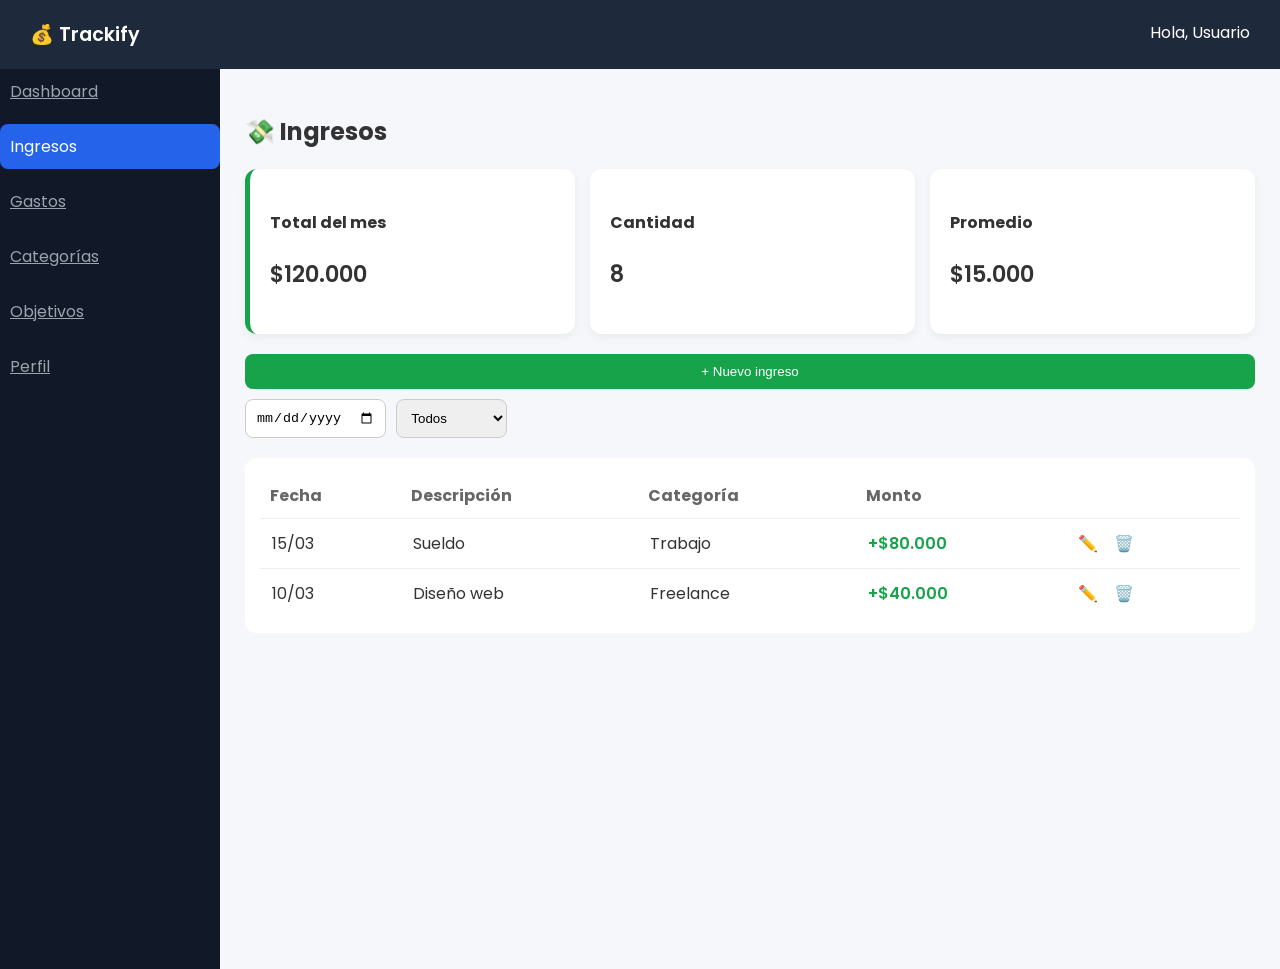
==== ingresos.html @ ae57f2b8 "Primer commit" ====
<!DOCTYPE html>
<html lang="es">
<head>
<meta charset="UTF-8">
<meta name="viewport" content="width=device-width, initial-scale=1.0">
<!-- Google Fonts -->
<link href="https://fonts.googleapis.com/css2?family=Poppins:wght@300;400;600&display=swap" rel="stylesheet">
<title>Ingresos - Trackify</title>

<link rel="stylesheet" href="styles.css">
</head>

<body>

<header class="navbar">
    <div class="logo">💰 Trackify</div>
    <div class="user">Hola, Usuario</div>
</header>

<div class="layout">

<!-- SIDEBAR -->
<aside class="sidebar">
    <nav>
        <a href="index.html">Dashboard</a>
        <a class="active">Ingresos</a>
        <a href="gastos.html">Gastos</a>
        <a href="categorias.html">Categorías</a>
        <a href="objetivos.html">Objetivos</a>
        <a href="perfil.html">Perfil</a>
    </nav>
</aside>

<!-- CONTENIDO -->
<main class="content">

<h2>💸 Ingresos</h2>

<!-- RESUMEN -->
<section class="cards">
    <div class="card ingreso-card">
        <h4>Total del mes</h4>
        <p>$120.000</p>
    </div>
    <div class="card">
        <h4>Cantidad</h4>
        <p>8</p>
    </div>
    <div class="card">
        <h4>Promedio</h4>
        <p>$15.000</p>
    </div>
</section>

<!-- ACCIONES -->
<div class="acciones">
    <button class="btn ingreso">+ Nuevo ingreso</button>
</div>

<!-- FILTROS -->
<section class="filtros">
    <input type="date">
    <select>
        <option>Todos</option>
        <option>Sueldo</option>
        <option>Freelance</option>
        <option>Inversiones</option>
    </select>
</section>

<!-- TABLA -->
<section class="tabla-box">
    <table class="tabla">
        <thead>
            <tr>
                <th>Fecha</th>
                <th>Descripción</th>
                <th>Categoría</th>
                <th>Monto</th>
                <th></th>
            </tr>
        </thead>

        <tbody id="tablaIngresos">
            <tr>
                <td>15/03</td>
                <td>Sueldo</td>
                <td>Trabajo</td>
                <td class="positivo">+$80.000</td>
                <td>
                    <button class="edit">✏️</button>
                    <button class="delete">🗑️</button>
                </td>
            </tr>

            <tr>
                <td>10/03</td>
                <td>Diseño web</td>
                <td>Freelance</td>
                <td class="positivo">+$40.000</td>
                <td>
                    <button class="edit">✏️</button>
                    <button class="delete">🗑️</button>
                </td>
            </tr>
        </tbody>
    </table>
</section>

</main>
</div>

</body>
</html>
---- styles.css ----
body {
    margin: 0;
    font-family: 'Poppins', sans-serif;
    background: #f5f7fb;
    color: #333;
}

/* NAVBAR */
.navbar {
    display: flex;
    justify-content: space-between;
    padding: 20px 30px;
    background: #1e293b;
    color: white;
}

.logo {
    font-weight: 600;
    font-size: 1.2rem;
}

/* LAYOUT */
.layout {
    display: flex;
}

/* SIDEBAR */
.sidebar {
    width: 220px;
    background: #111827;
    min-height: 100vh;   
    position: sticky;    
    top: 0;             
}

.sidebar a {
    display: block;
    padding: 10px;
    color: #9ca3af;
    border-radius: 8px;
    margin-bottom: 10px;
    cursor: pointer;
}

.sidebar a:hover,
.sidebar .active {
    background: #2563eb;
    color: white;
}

/* CONTENT */
.content {
    flex: 1;
    padding: 25px;
}

/* CARDS */
.cards {
    display: flex;
    gap: 15px;
    margin-bottom: 20px;
}

.cards.small .card {
    font-size: 0.9rem;
}

.card {
    flex: 1;
    background: white;
    padding: 20px;
    border-radius: 12px;
    box-shadow: 0px 4px 10px rgba(0,0,0,0.05);
}

.card p {
    font-size: 1.4rem;
    font-weight: 600;
}

.highlight {
    background: #2563eb;
    color: white;
}

/* GRAFICOS */
.graficos {
    display: flex;
    gap: 20px;
    margin-bottom: 20px;
}

.grafico-box {
    flex: 1;
    background: white;
    padding: 15px;
    border-radius: 12px;
}

/* BOTONES */
.acciones {
    display: flex;
    flex-direction: column; /* NUEVO */
}

.btn {
    padding: 10px 15px;
    border: none;
    border-radius: 8px;
    cursor: pointer;
    background: #2563eb;
    color: white;
    width: 100%;
    margin-bottom: 10px;
}

.ingreso { background: #16a34a; }
.gasto { background: #dc2626; }
.objetivo { background: #9333ea; }

.btn:hover {
    opacity: 0.9;
}

/* GRID */
.grid {
    display: flex;
    gap: 20px;
}

.box {
    flex: 1;
    background: white;
    padding: 15px;
    border-radius: 12px;
}

/* CHAT */
.chat {
    margin-top: 30px;
}

.chat h3 {
    margin-bottom: 10px;
}

.chat textarea {
    width: 100%;
    border-radius: 8px;
    padding: 10px;
    border: 1px solid #ccc;
}

/* MODAL */
.modal {
    position: fixed;
    width: 100%;
    height: 100%;
    background: rgba(0,0,0,0.5);
    top: 0;
    left: 0;
}

.hidden {
    display: none;
}

.modal-content {
    background: white;
    padding: 25px;
    width: 320px;
    border-radius: 12px;
    margin: 10% auto;
}

.modal-actions {
    display: flex;
    justify-content: space-between;
    margin-top: 15px;
}

.cancel {
    background: gray;
}

/* FOOTER */
.footer {
    text-align: center;
    padding: 15px;
    color: #d8d8d8;
    background-color: #3e3e3e;
}

/* RESPONSIVE */
@media (max-width: 768px) {
    .sidebar {
        display: none;
    }

    .cards,
    .graficos,
    .grid {
        flex-direction: column;
    }
}

/* INGRESOS */

.ingreso-card {
    border-left: 5px solid #16a34a;
}

/* FILTROS */
.filtros {
    display: flex;
    gap: 10px;
    margin-bottom: 20px;
}

.filtros input,
.filtros select {
    padding: 10px;
    border-radius: 8px;
    border: 1px solid #ccc;
}

/* TABLA */
.tabla-box {
    background: white;
    border-radius: 12px;
    padding: 15px;
}

.tabla {
    width: 100%;
    border-collapse: collapse;
}

.tabla th {
    text-align: left;
    padding: 10px;
    color: #666;
}

.tabla td {
    padding: 12px;
    border-top: 1px solid #eee;
}

.tabla tr:hover {
    background: #f9fafb;
}

/* COLORES */
.positivo {
    color: #16a34a;
    font-weight: 600;
}

/* BOTONES ACCIONES */
.edit, .delete {
    border: none;
    background: none;
    cursor: pointer;
    font-size: 1rem;
}

.delete {
    color: red;
}

.chat-container {
    width: 100%;
    max-width: 600px;
}

.caja {
    width: 100%;
    border-radius: 10px;
    padding: 12px;
    font-size: 14px;
    font-family: inherit;
    box-sizing: border-box;
    margin-bottom: 10px;
}

/* INPUT */
.input {
    background: #2c2c3e;
    color: #fff;
    border: none;
    resize: none;
    height: 80px;
}

/* RESPUESTA IA */
.ia {
    background: #1e1e2f;
    color: #fff;
    min-height: 60px;
}

/* NEGRITAS */
.caja strong {
    color: #00d4ff;
}

.chat-container {
    width: 100%;
    max-width: 600px;
}

/* TITULO */
.titulo {
    margin-bottom: 15px;
}

/* BLOQUES */
.bloque {
    margin-bottom: 15px;
}

/* LABEL */
.label {
    font-size: 13px;
    margin-bottom: 5px;
    color: #555;
}

/* CAJAS */
.caja {
    width: 100%;
    border-radius: 10px;
    padding: 12px;
    font-size: 14px;
    font-family: inherit;
    box-sizing: border-box;
}

/* INPUT */
.input {
    background: #f1f3f5;
    border: 1px solid #ddd;
    resize: none;
    height: 80px;
}

/* RESPUESTA */
.respuesta {
    background: #e9ecef;
    border: 1px solid #ddd;
    min-height: 60px;
}

/* BOTON */
.btn-enviar {
    width: 100%;
    padding: 12px;
    border-radius: 10px;
    border: none;
    background: #2c2c3e;
    color: white;
    font-size: 14px;
    cursor: pointer;
    margin-bottom: 15px;
}

.btn-enviar:hover {
    opacity: 0.9;
}

/* NEGRITAS */
.caja strong {
    color: #0077ff;
}

/* CONTENEDOR */
.chat-container {
    width: 100%;
    max-width: 600px;
    margin: auto;
    display: flex;
    flex-direction: column;
}

/* TITULO */
.titulo {
    margin-bottom: 10px;
}

/* CHAT */
.chat {
    background: #f1f3f5;
    border-radius: 10px;
    padding: 10px;
    height: 350px;
    overflow-y: auto;
    display: flex;
    flex-direction: column;
    gap: 10px;
}

/* MENSAJES */
.mensaje {
    padding: 10px 12px;
    border-radius: 10px;
    max-width: 80%;
    font-size: 14px;
    line-height: 1.4;
}

/* USUARIO */
.usuario {
    background: #dbeafe;
    align-self: flex-end;
}

/* IA */
.ia {
    background: #e9ecef;
    align-self: flex-start;
}

/* INPUT + BOTON */
.input-container {
    display: flex;
    gap: 10px;
    margin-top: 10px;
}

/* INPUT */
.input-chat {
    flex: 1;
    border-radius: 10px;
    border: 1px solid #000000;
    padding: 10px;
    font-size: 14px;
    resize: none;
    height: 50px;
    background: #f8f9fa;
}

/* BOTON */
.btn-enviar {
    padding: 10px 15px;
    border-radius: 10px;
    border: none;
    background: #2c2c3e;
    color: white;
    cursor: pointer;
}

.btn-enviar:hover {
    opacity: 0.9;
}

/* NEGRITAS */
.mensaje strong {
    color: #0077ff;
}

/* CONTENEDOR INPUT + BOTON */
.input-container {
    display: flex;
    gap: 10px;
    margin-top: 10px;
    align-items: stretch; /* 👈 clave para igualar altura */
}

/* INPUT */
.input-chat {
    width: 70%; /* 👈 proporción */
    border-radius: 10px;
    border: 1px solid #ddd;
    padding: 10px;
    font-size: 14px;
    font-family: inherit; /* 👈 misma fuente */
    resize: none;
    min-height: 50px;
    background: #f8f9fa;
    box-sizing: border-box;
}

/* PLACEHOLDER (MISMA FUENTE Y TAMAÑO) */
.input-chat::placeholder {
    font-family: inherit;
    font-size: 14px;
    color: #888;
}

/* BOTON */
.btn-enviar {
    width: 30%; /* 👈 proporción */
    border-radius: 10px;
    border: none;
    background: #2c2c3e;
    color: white;
    font-size: 14px;
    cursor: pointer;

    display: flex;            /* 👇 centra el texto */
    align-items: center;
    justify-content: center;

    height: auto;             /* 👈 se adapta */
}

/* MENSAJE IA */
.ia {
    background: #f1f3f5; /* gris claro (no blanco) */
    color: #000;         /* 👈 texto negro */
    align-self: flex-start;
}

/* TEXTO GENERAL DENTRO DE MENSAJES */
.mensaje {
    color: #000; /* 👈 asegura negro por defecto */
}

/* NEGRITAS (dejamos azul como querías) */
.mensaje strong {
    color: #0077ff;
}

.ia {
    background: #eef2f5;
}
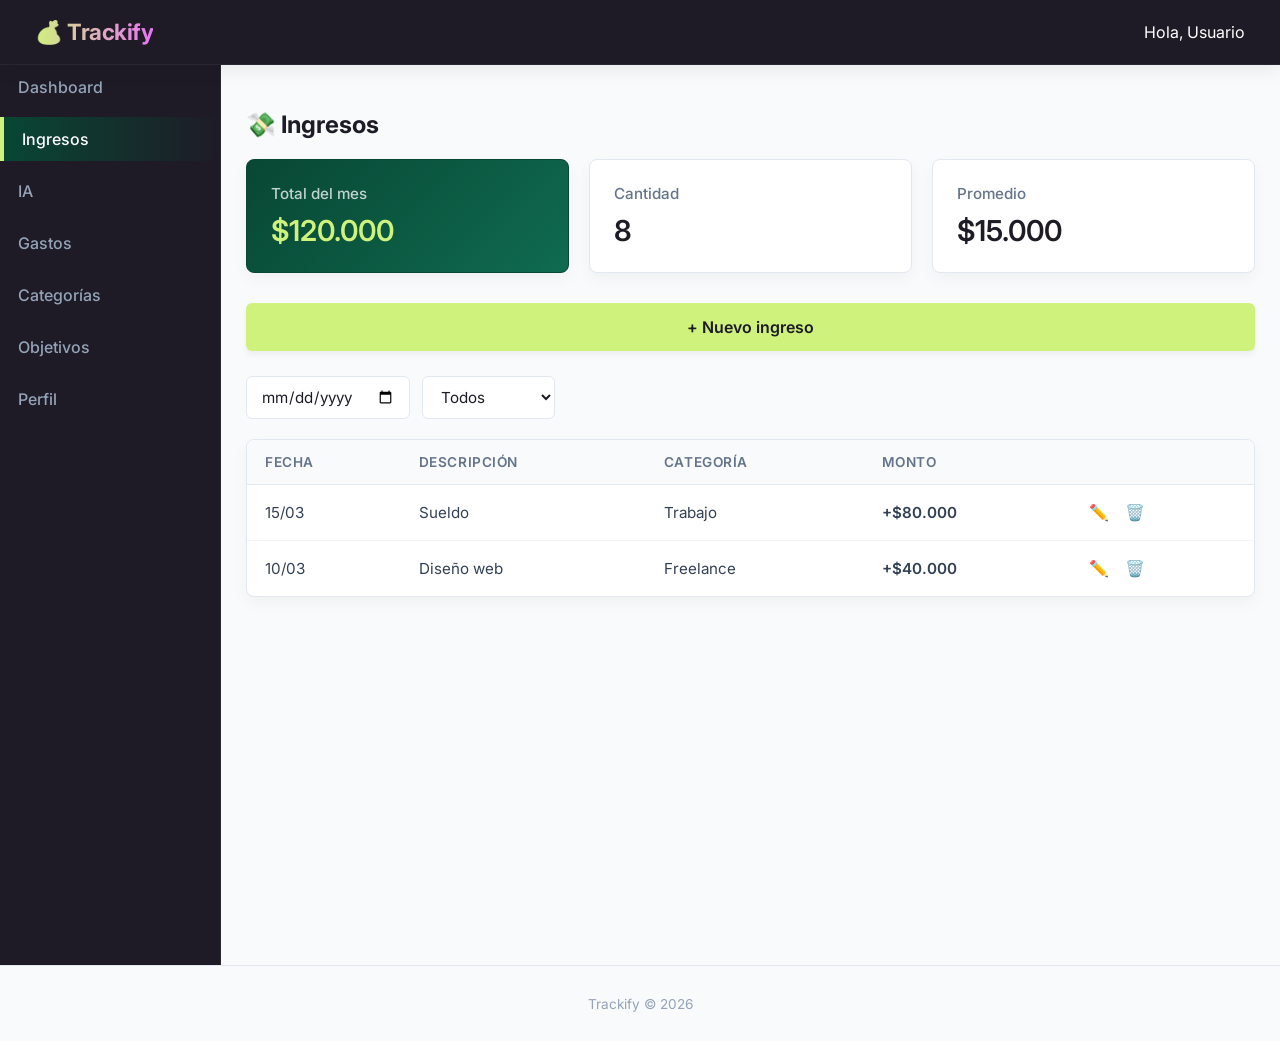
==== commit eb46a538: "Commit inicial de Trackify" ====
--- a/ingresos.html
+++ b/ingresos.html
@@ -1,114 +1,183 @@
 <!DOCTYPE html>
 <html lang="es">
+
 <head>
-<meta charset="UTF-8">
-<meta name="viewport" content="width=device-width, initial-scale=1.0">
-<!-- Google Fonts -->
-<link href="https://fonts.googleapis.com/css2?family=Poppins:wght@300;400;600&display=swap" rel="stylesheet">
-<title>Ingresos - Trackify</title>
+    <meta charset="UTF-8">
+    <meta name="viewport" content="width=device-width, initial-scale=1.0">
+    <link href="https://fonts.googleapis.com/css2?family=Inter:wght@400;500;600;700&display=swap" rel="stylesheet">
+    <title>Ingresos - Trackify</title>
+    <link rel="stylesheet" href="styles.css">
+</head>
 
-<link rel="stylesheet" href="styles.css">
-</head>
+<!-- OVERLAY -->
+<div class="sidebar-overlay" id="sidebarOverlay" onclick="cerrarMenu()"></div>
 
 <body>
 
-<header class="navbar">
-    <div class="logo">💰 Trackify</div>
-    <div class="user">Hola, Usuario</div>
-</header>
+    <header class="navbar">
+        <div class="logo">💰 Trackify</div>
+        <button class="menu-toggle" id="menuToggle" onclick="toggleMenu()" aria-label="Abrir menú">
+            <span></span>
+            <span></span>
+            <span></span>
+        </button>
+        <div class="user">Hola, <span id="usuarioNombre">Usuario</span></div>
+    </header>
 
-<div class="layout">
+    <div class="layout">
 
-<!-- SIDEBAR -->
-<aside class="sidebar">
-    <nav>
-        <a href="index.html">Dashboard</a>
-        <a class="active">Ingresos</a>
-        <a href="gastos.html">Gastos</a>
-        <a href="categorias.html">Categorías</a>
-        <a href="objetivos.html">Objetivos</a>
-        <a href="perfil.html">Perfil</a>
-    </nav>
-</aside>
+        <aside class="sidebar" id="sidebar">
+            <nav>
+                <a href="index.html">Dashboard</a>
+                <a class="active">Ingresos</a>
+                <a href="ia.html">IA</a>
+                <a href="gastos.html">Gastos</a>
+                <a href="categorias.html">Categorías</a>
+                <a href="objetivos.html">Objetivos</a>
+                <a href="perfil.html">Perfil</a>
+            </nav>
+        </aside>
 
-<!-- CONTENIDO -->
-<main class="content">
+        <main class="content">
 
-<h2>💸 Ingresos</h2>
+            <h2>💸 Ingresos</h2>
 
-<!-- RESUMEN -->
-<section class="cards">
-    <div class="card ingreso-card">
-        <h4>Total del mes</h4>
-        <p>$120.000</p>
+            <!-- RESUMEN -->
+            <section class="cards">
+                <div class="card ingreso-card">
+                    <h4>Total del mes</h4>
+                    <p>$120.000</p>
+                </div>
+                <div class="card">
+                    <h4>Cantidad</h4>
+                    <p>8</p>
+                </div>
+                <div class="card">
+                    <h4>Promedio</h4>
+                    <p>$15.000</p>
+                </div>
+            </section>
+
+            <!-- ACCIONES -->
+            <div class="acciones">
+                <button class="btn ingreso">+ Nuevo ingreso</button>
+            </div>
+
+            <!-- FILTROS -->
+            <section class="filtros">
+                <input type="date">
+                <select>
+                    <option>Todos</option>
+                    <option>Sueldo</option>
+                    <option>Freelance</option>
+                    <option>Inversiones</option>
+                </select>
+            </section>
+
+            <!-- TABLA (desktop) / CARDS (mobile) -->
+            <section class="tabla-box">
+
+                <!-- Tabla para desktop -->
+                <table class="tabla tabla-desktop">
+                    <thead>
+                        <tr>
+                            <th>Fecha</th>
+                            <th>Descripción</th>
+                            <th>Categoría</th>
+                            <th>Monto</th>
+                            <th></th>
+                        </tr>
+                    </thead>
+                    <tbody id="tablaIngresos">
+                        <tr>
+                            <td>15/03</td>
+                            <td>Sueldo</td>
+                            <td>Trabajo</td>
+                            <td class="positivo">+$80.000</td>
+                            <td>
+                                <button class="edit">✏️</button>
+                                <button class="delete">🗑️</button>
+                            </td>
+                        </tr>
+                        <tr>
+                            <td>10/03</td>
+                            <td>Diseño web</td>
+                            <td>Freelance</td>
+                            <td class="positivo">+$40.000</td>
+                            <td>
+                                <button class="edit">✏️</button>
+                                <button class="delete">🗑️</button>
+                            </td>
+                        </tr>
+                    </tbody>
+                </table>
+
+                <!-- Cards para mobile -->
+                <div class="movimiento-cards" id="movimientoCards">
+                    <div class="movimiento-card">
+                        <div class="mc-top">
+                            <span class="mc-desc">Sueldo</span>
+                            <span class="mc-monto positivo">+$80.000</span>
+                        </div>
+                        <div class="mc-bottom">
+                            <span class="mc-tag">Trabajo</span>
+                            <span class="mc-fecha">15/03</span>
+                            <div class="mc-acciones">
+                                <button class="edit">✏️</button>
+                                <button class="delete">🗑️</button>
+                            </div>
+                        </div>
+                    </div>
+                    <div class="movimiento-card">
+                        <div class="mc-top">
+                            <span class="mc-desc">Diseño web</span>
+                            <span class="mc-monto positivo">+$40.000</span>
+                        </div>
+                        <div class="mc-bottom">
+                            <span class="mc-tag">Freelance</span>
+                            <span class="mc-fecha">10/03</span>
+                            <div class="mc-acciones">
+                                <button class="edit">✏️</button>
+                                <button class="delete">🗑️</button>
+                            </div>
+                        </div>
+                    </div>
+                </div>
+
+            </section>
+
+        </main>
     </div>
-    <div class="card">
-        <h4>Cantidad</h4>
-        <p>8</p>
-    </div>
-    <div class="card">
-        <h4>Promedio</h4>
-        <p>$15.000</p>
-    </div>
-</section>
 
-<!-- ACCIONES -->
-<div class="acciones">
-    <button class="btn ingreso">+ Nuevo ingreso</button>
-</div>
+    <footer class="footer">
+        <p>Trackify © 2026</p>
+    </footer>
 
-<!-- FILTROS -->
-<section class="filtros">
-    <input type="date">
-    <select>
-        <option>Todos</option>
-        <option>Sueldo</option>
-        <option>Freelance</option>
-        <option>Inversiones</option>
-    </select>
-</section>
+    <script src="js/ia.js?v=2"></script>
+    <script>
+        const sidebar = document.getElementById('sidebar');
+        const toggle = document.getElementById('menuToggle');
+        const overlay = document.getElementById('sidebarOverlay');
 
-<!-- TABLA -->
-<section class="tabla-box">
-    <table class="tabla">
-        <thead>
-            <tr>
-                <th>Fecha</th>
-                <th>Descripción</th>
-                <th>Categoría</th>
-                <th>Monto</th>
-                <th></th>
-            </tr>
-        </thead>
-
-        <tbody id="tablaIngresos">
-            <tr>
-                <td>15/03</td>
-                <td>Sueldo</td>
-                <td>Trabajo</td>
-                <td class="positivo">+$80.000</td>
-                <td>
-                    <button class="edit">✏️</button>
-                    <button class="delete">🗑️</button>
-                </td>
-            </tr>
-
-            <tr>
-                <td>10/03</td>
-                <td>Diseño web</td>
-                <td>Freelance</td>
-                <td class="positivo">+$40.000</td>
-                <td>
-                    <button class="edit">✏️</button>
-                    <button class="delete">🗑️</button>
-                </td>
-            </tr>
-        </tbody>
-    </table>
-</section>
-
-</main>
-</div>
+        function toggleMenu() {
+            sidebar.classList.contains('open') ? cerrarMenu() : abrirMenu();
+        }
+        function abrirMenu() {
+            sidebar.classList.add('open');
+            toggle.classList.add('open');
+            overlay.classList.add('visible');
+            document.body.style.overflow = 'hidden';
+        }
+        function cerrarMenu() {
+            sidebar.classList.remove('open');
+            toggle.classList.remove('open');
+            overlay.classList.remove('visible');
+            document.body.style.overflow = '';
+        }
+        document.addEventListener('keydown', e => { if (e.key === 'Escape') cerrarMenu(); });
+        document.querySelectorAll('.sidebar a').forEach(l => l.addEventListener('click', () => { if (window.innerWidth <= 900) cerrarMenu(); }));
+    </script>
 
 </body>
+
 </html>
--- a/styles.css
+++ b/styles.css
@@ -1,527 +1,1047 @@
+/* ===== BASE ===== */
 body {
     margin: 0;
-    font-family: 'Poppins', sans-serif;
-    background: #f5f7fb;
-    color: #333;
-}
-
-/* NAVBAR */
+    font-family: 'Inter', -apple-system, BlinkMacSystemFont, "Segoe UI", Roboto, sans-serif;
+    background: #F8FAFC;
+    color: #1E1B26;
+}
+
+/* ===== NAVBAR ===== */
 .navbar {
     display: flex;
     justify-content: space-between;
-    padding: 20px 30px;
-    background: #1e293b;
+    align-items: center;
+    padding: 18px 35px;
+    background: #1E1B26;
     color: white;
+    box-shadow: 0 4px 20px rgba(0, 0, 0, 0.08);
+    z-index: 50;
+    position: relative;
+    border-bottom: 1px solid rgba(255, 255, 255, 0.05);
 }
 
 .logo {
-    font-weight: 600;
-    font-size: 1.2rem;
-}
-
-/* LAYOUT */
+    font-weight: 700;
+    font-size: 1.4rem;
+    letter-spacing: -0.5px;
+    background: linear-gradient(90deg, #CFF27C, #EA73F5);
+    background-clip: text;
+    -webkit-background-clip: text;
+    -webkit-text-fill-color: transparent;
+}
+
+/* ===== LAYOUT ===== */
 .layout {
     display: flex;
 }
 
-/* SIDEBAR */
 .sidebar {
     width: 220px;
-    background: #111827;
-    min-height: 100vh;   
-    position: sticky;    
-    top: 0;             
+    background: #1E1B26;
+    min-height: 100vh;
+    position: sticky;
+    top: 0;
+    border-right: 1px solid rgba(255, 255, 255, 0.05);
 }
 
 .sidebar a {
     display: block;
-    padding: 10px;
-    color: #9ca3af;
-    border-radius: 8px;
-    margin-bottom: 10px;
+    padding: 12px 18px;
+    color: #94a3b8;
+    border-radius: 6px;
+    margin-bottom: 8px;
     cursor: pointer;
-}
-
-.sidebar a:hover,
+    text-decoration: none;
+    transition: all 0.3s ease;
+    font-weight: 500;
+}
+
+.sidebar a:hover {
+    background: rgba(255, 255, 255, 0.05);
+    color: white;
+    transform: translateX(4px);
+}
+
 .sidebar .active {
-    background: #2563eb;
+    background: linear-gradient(90deg, #084734, transparent);
     color: white;
-}
-
-/* CONTENT */
+    border-left: 4px solid #CFF27C;
+    border-radius: 0 6px 6px 0;
+}
+
 .content {
     flex: 1;
     padding: 25px;
 }
 
-/* CARDS */
+/* ===== CARDS ===== */
 .cards {
     display: flex;
-    gap: 15px;
-    margin-bottom: 20px;
-}
-
-.cards.small .card {
-    font-size: 0.9rem;
+    gap: 20px;
+    margin-bottom: 30px;
 }
 
 .card {
     flex: 1;
     background: white;
-    padding: 20px;
-    border-radius: 12px;
-    box-shadow: 0px 4px 10px rgba(0,0,0,0.05);
+    padding: 24px;
+    border-radius: 8px;
+    box-shadow: 0 6px 16px rgba(0, 0, 0, 0.04);
+    transition: transform 0.3s ease, box-shadow 0.3s ease;
+    border: 1px solid #E2E8F0;
+}
+
+.card:hover {
+    transform: translateY(-3px);
+    box-shadow: 0 10px 24px rgba(0, 0, 0, 0.06);
+}
+
+.card h4 {
+    margin: 0 0 10px 0;
+    color: #64748B;
+    font-weight: 500;
+    font-size: 0.95rem;
 }
 
 .card p {
-    font-size: 1.4rem;
+    margin: 0;
+    font-size: 1.8rem;
     font-weight: 600;
+    color: #1E1B26;
 }
 
 .highlight {
-    background: #2563eb;
+    background: linear-gradient(135deg, #1E1B26, #084734);
     color: white;
-}
-
-/* GRAFICOS */
-.graficos {
-    display: flex;
+    border: 1px solid #084734;
+}
+
+.highlight h4 {
+    color: rgba(255, 255, 255, 0.8);
+}
+
+.highlight p {
+    color: #CFF27C;
+}
+
+/* ===== CONTENIDO GENERAL ===== */
+.acciones {
+    display: flex;
+    gap: 15px;
+    margin-bottom: 25px;
+}
+
+.grid {
+    display: grid;
+    grid-template-columns: 1fr 1fr;
     gap: 20px;
-    margin-bottom: 20px;
-}
-
-.grafico-box {
+    margin-bottom: 30px;
+}
+
+@media (max-width: 768px) {
+    .grid {
+        grid-template-columns: 1fr;
+    }
+
+    .acciones {
+        flex-direction: column;
+    }
+}
+
+.box {
+    background: white;
+    padding: 24px;
+    border-radius: 8px;
+    box-shadow: 0 6px 16px rgba(0, 0, 0, 0.04);
+    border: 1px solid #E2E8F0;
+    transition: box-shadow 0.3s ease;
+}
+
+.box:hover {
+    box-shadow: 0 10px 24px rgba(0, 0, 0, 0.06);
+}
+
+.box h3 {
+    margin-top: 0;
+    margin-bottom: 15px;
+    color: #1E1B26;
+    font-size: 1.15rem;
+}
+
+#movimientos {
+    list-style: none;
+    padding: 0;
+    margin: 0;
+}
+
+#movimientos li {
+    padding: 12px 0;
+    border-bottom: 1px solid #f8fafc;
+    display: flex;
+    justify-content: space-between;
+    color: #334155;
+    font-size: 0.95rem;
+}
+
+#movimientos li:last-child {
+    border-bottom: none;
+}
+
+/* ===== BOTONES ===== */
+.btn {
+    padding: 14px 20px;
+    border: none;
+    border-radius: 6px;
+    cursor: pointer;
+    color: white;
+    font-weight: 600;
+    font-size: 1rem;
+    font-family: inherit;
     flex: 1;
-    background: white;
-    padding: 15px;
-    border-radius: 12px;
-}
-
-/* BOTONES */
-.acciones {
-    display: flex;
-    flex-direction: column; /* NUEVO */
-}
-
-.btn {
-    padding: 10px 15px;
-    border: none;
-    border-radius: 8px;
-    cursor: pointer;
-    background: #2563eb;
+    transition: all 0.3s cubic-bezier(0.4, 0, 0.2, 1);
+    box-shadow: 0 4px 6px rgba(0, 0, 0, 0.05);
+    display: flex;
+    justify-content: center;
+    align-items: center;
+    position: relative;
+    overflow: hidden;
+}
+
+.btn::after {
+    content: '';
+    position: absolute;
+    top: 0;
+    left: -100%;
+    width: 50%;
+    height: 100%;
+    background: linear-gradient(90deg, transparent, rgba(255, 255, 255, 0.2), transparent);
+    transition: all 0.4s ease;
+}
+
+.btn:hover::after {
+    left: 100%;
+}
+
+.btn:hover {
+    transform: translateY(-2px);
+    box-shadow: 0 8px 15px rgba(0, 0, 0, 0.1);
+}
+
+.btn:active {
+    transform: translateY(0);
+}
+
+.ingreso {
+    background: #CFF27C;
+    color: #1E1B26;
+}
+
+.gasto {
+    background: #700353;
     color: white;
-    width: 100%;
-    margin-bottom: 10px;
-}
-
-.ingreso { background: #16a34a; }
-.gasto { background: #dc2626; }
-.objetivo { background: #9333ea; }
-
-.btn:hover {
-    opacity: 0.9;
-}
-
-/* GRID */
-.grid {
-    display: flex;
-    gap: 20px;
-}
-
-.box {
-    flex: 1;
-    background: white;
-    padding: 15px;
-    border-radius: 12px;
-}
-
-/* CHAT */
-.chat {
-    margin-top: 30px;
-}
-
-.chat h3 {
-    margin-bottom: 10px;
-}
-
-.chat textarea {
-    width: 100%;
-    border-radius: 8px;
-    padding: 10px;
-    border: 1px solid #ccc;
-}
-
-/* MODAL */
+}
+
+.objetivo {
+    background: #EA73F5;
+    color: #1E1B26;
+}
+
+/* ===== MODAL ===== */
 .modal {
     position: fixed;
+    top: 0;
+    left: 0;
     width: 100%;
     height: 100%;
-    background: rgba(0,0,0,0.5);
-    top: 0;
-    left: 0;
-}
-
-.hidden {
-    display: none;
+    background: rgba(15, 23, 42, 0.6);
+    backdrop-filter: blur(4px);
+    display: flex;
+    align-items: center;
+    justify-content: center;
+    z-index: 1000;
+    opacity: 1;
+    transition: opacity 0.3s ease;
+}
+
+.modal.hidden {
+    opacity: 0;
+    pointer-events: none;
 }
 
 .modal-content {
     background: white;
-    padding: 25px;
-    width: 320px;
-    border-radius: 12px;
-    margin: 10% auto;
+    padding: 30px;
+    border-radius: 8px;
+    width: 100%;
+    max-width: 420px;
+    box-shadow: 0 20px 40px rgba(0, 0, 0, 0.2);
+    transform: translateY(0) scale(1);
+    transition: all 0.3s ease;
+    display: flex;
+    flex-direction: column;
+    gap: 15px;
+}
+
+.modal.hidden .modal-content {
+    transform: translateY(-20px) scale(0.95);
+}
+
+.modal-content h3 {
+    margin: 0 0 5px 0;
+    color: #1E1B26;
+    font-size: 1.3rem;
+}
+
+.modal-content input {
+    padding: 14px 16px;
+    border: 1px solid #E2E8F0;
+    border-radius: 6px;
+    font-size: 1rem;
+    font-family: inherit;
+    outline: none;
+    transition: all 0.2s ease;
+    background: #F8FAFC;
+}
+
+.modal-content input:focus {
+    border-color: #084734;
+    background: white;
+    box-shadow: 0 0 0 3px rgba(8, 71, 52, 0.15);
 }
 
 .modal-actions {
     display: flex;
+    justify-content: flex-end;
+    gap: 12px;
+    margin-top: 15px;
+}
+
+.modal-actions .btn {
+    flex: none;
+    padding: 12px 24px;
+    border-radius: 6px;
+    background: #084734;
+    color: #CFF27C;
+}
+
+.modal-actions .cancel {
+    background: transparent;
+    color: #64748b;
+    border: 1px solid #cbd5e1;
+    box-shadow: none;
+}
+
+.modal-actions .cancel:hover {
+    background: #f1f5f9;
+    color: #0f172a;
+    box-shadow: none;
+    transform: none;
+}
+
+/* ===== CHAT (PANTALLA IA) ===== */
+.chat-container {
+    max-width: 600px;
+    margin: auto;
+    display: flex;
+    flex-direction: column;
+}
+
+.titulo {
+    margin-bottom: 10px;
+}
+
+/* CHAT BOX */
+.chat {
+    background: #F8FAFC;
+    border: 1px solid #E2E8F0;
+    border-radius: 8px;
+    padding: 15px;
+    height: 350px;
+    overflow-y: auto;
+    display: flex;
+    flex-direction: column;
+    gap: 12px;
+}
+
+/* MENSAJES */
+.mensaje {
+    padding: 12px 14px;
+    border-radius: 6px;
+    max-width: 80%;
+    font-size: 14.5px;
+    line-height: 1.5;
+    color: #1E1B26;
+    box-shadow: 0 2px 5px rgba(0, 0, 0, 0.02);
+}
+
+.usuario {
+    background: #dbeafe;
+    align-self: flex-end;
+}
+
+.ia {
+    background: #eef2f5;
+    align-self: flex-start;
+}
+
+/* NEGRITAS */
+.mensaje strong {
+    color: #0077ff;
+}
+
+/* INPUT + BOTON */
+.input-container {
+    display: flex;
+    gap: 10px;
+    margin-top: 10px;
+    align-items: stretch;
+}
+
+.input-chat {
+    width: 70%;
+    border-radius: 6px;
+    border: 1px solid #E2E8F0;
+    padding: 12px;
+    font-size: 14px;
+    font-family: inherit;
+    resize: none;
+    min-height: 50px;
+    background: #F8FAFC;
+    transition: border-color 0.2s;
+}
+
+.input-chat:focus {
+    outline: none;
+    border-color: #084734;
+}
+
+.input-chat::placeholder {
+    color: #94A3B8;
+}
+
+.btn-enviar {
+    width: 30%;
+    border-radius: 6px;
+    border: none;
+    background: #084734;
+    color: #CFF27C;
+    font-size: 14px;
+    font-weight: 600;
+    cursor: pointer;
+    transition: all 0.2s ease;
+    display: flex;
+    align-items: center;
+    justify-content: center;
+}
+
+.btn-enviar:hover {
+    opacity: 0.9;
+}
+
+/* ===== BOTON FLOTANTE ===== */
+.boton-ia {
+    position: fixed;
+    bottom: 20px;
+    right: 20px;
+    background: #2c2c3e;
+    color: white;
+    font-size: 20px;
+    padding: 15px;
+    border-radius: 50%;
+    cursor: pointer;
+    z-index: 999;
+}
+
+.chat-flotante {
+    position: fixed;
+    bottom: 80px;
+    right: 20px;
+    width: 340px;
+    height: 450px;
+    background: white;
+    border-radius: 8px;
+    border: 1px solid #E2E8F0;
+    display: flex;
+    flex-direction: column;
+    box-shadow: 0 10px 40px rgba(0, 0, 0, 0.15);
+    z-index: 999;
+}
+
+/* HEADER */
+.chat-header {
+    background: #1E1B26;
+    color: white;
+    padding: 15px;
+    border-radius: 8px 8px 0 0;
+    display: flex;
     justify-content: space-between;
-    margin-top: 15px;
-}
-
-.cancel {
-    background: gray;
-}
-
-/* FOOTER */
-.footer {
-    text-align: center;
-    padding: 15px;
-    color: #d8d8d8;
-    background-color: #3e3e3e;
-}
-
-/* RESPONSIVE */
-@media (max-width: 768px) {
+    font-weight: 600;
+}
+
+/* OCULTO */
+.oculto {
+    display: none;
+}
+
+/* ===== UX PRO (NUEVO) ===== */
+
+/* animación mensajes */
+.mensaje {
+    animation: fadeIn 0.2s ease;
+}
+
+@keyframes fadeIn {
+    from {
+        opacity: 0;
+        transform: translateY(5px);
+    }
+
+    to {
+        opacity: 1;
+        transform: translateY(0);
+    }
+}
+
+/* scroll lindo */
+.chat::-webkit-scrollbar {
+    width: 6px;
+}
+
+.chat::-webkit-scrollbar-thumb {
+    background: #ccc;
+    border-radius: 10px;
+}
+
+/* typing indicator */
+.typing {
+    font-style: italic;
+    opacity: 0.6;
+}
+
+.mensaje {
+    opacity: 0;
+    transform: translateY(10px);
+    animation: aparecer 0.25s ease forwards;
+}
+
+@keyframes aparecer {
+    to {
+        opacity: 1;
+        transform: translateY(0);
+    }
+}
+
+/* =============================================
+   TRACKIFY — RESPONSIVE ADDITIONS
+   Pegá esto AL FINAL de tu styles.css existente
+   ============================================= */
+
+/* ===== HAMBURGER BUTTON ===== */
+.menu-toggle {
+    display: none;
+    flex-direction: column;
+    justify-content: center;
+    gap: 5px;
+    width: 36px;
+    height: 36px;
+    cursor: pointer;
+    background: none;
+    border: none;
+    padding: 4px;
+    border-radius: 6px;
+    transition: background 0.2s ease;
+    z-index: 200;
+}
+
+.menu-toggle:hover {
+    background: rgba(255, 255, 255, 0.08);
+}
+
+.menu-toggle span {
+    display: block;
+    width: 100%;
+    height: 2px;
+    background: #CFF27C;
+    border-radius: 2px;
+    transition: all 0.3s cubic-bezier(0.4, 0, 0.2, 1);
+    transform-origin: center;
+}
+
+/* Animación X cuando está abierto */
+.menu-toggle.open span:nth-child(1) {
+    transform: translateY(7px) rotate(45deg);
+}
+
+.menu-toggle.open span:nth-child(2) {
+    opacity: 0;
+    transform: scaleX(0);
+}
+
+.menu-toggle.open span:nth-child(3) {
+    transform: translateY(-7px) rotate(-45deg);
+}
+
+/* ===== OVERLAY para cerrar el menú tocando afuera ===== */
+.sidebar-overlay {
+    display: none;
+    position: fixed;
+    inset: 0;
+    background: rgba(0, 0, 0, 0.55);
+    backdrop-filter: blur(2px);
+    z-index: 98;
+    opacity: 0;
+    transition: opacity 0.3s ease;
+}
+
+.sidebar-overlay.visible {
+    opacity: 1;
+}
+
+/* ===== TABLET & MOBILE (≤ 900px) ===== */
+@media (max-width: 900px) {
+
+    /* --- Navbar --- */
+    .navbar {
+        padding: 14px 20px;
+        position: sticky;
+        top: 0;
+        z-index: 100;
+    }
+
+    .menu-toggle {
+        display: flex;
+    }
+
+    /* --- Sidebar como drawer lateral --- */
     .sidebar {
-        display: none;
-    }
-
-    .cards,
-    .graficos,
+        position: fixed;
+        top: 0;
+        left: 0;
+        width: 260px;
+        height: 100dvh;
+        z-index: 99;
+        transform: translateX(-100%);
+        transition: transform 0.32s cubic-bezier(0.4, 0, 0.2, 1);
+        padding-top: 70px;
+        box-shadow: 4px 0 30px rgba(0, 0, 0, 0.35);
+        overflow-y: auto;
+    }
+
+    .sidebar.open {
+        transform: translateX(0);
+    }
+
+    .sidebar-overlay {
+        display: block;
+    }
+
+    /* --- Layout --- */
+    .layout {
+        flex-direction: column;
+    }
+
+    .content {
+        padding: 18px 14px;
+        min-width: 0;
+    }
+
+    /* --- Cards principales (Ingresos, Balance, Gastos) --- */
+    .cards {
+        flex-direction: column;
+        gap: 14px;
+        margin-bottom: 20px;
+    }
+
+    .card {
+        flex: none;
+        width: 100%;
+        box-sizing: border-box;
+        padding: 22px 20px;
+    }
+
+    .card p {
+        font-size: 2.1rem;
+    }
+
+    /* --- Cards secundarias (%, categoría, mensual) --- */
+    .cards.small {
+        flex-direction: column;
+        gap: 12px;
+        margin-bottom: 20px;
+    }
+
+    .cards.small .card {
+        padding: 18px 20px;
+    }
+
+    .cards.small .card p {
+        font-size: 1.5rem;
+    }
+
+    /* --- Gráficos --- */
+    .graficos {
+        flex-direction: column;
+        gap: 16px;
+        margin-bottom: 20px;
+    }
+
+    .grafico-box {
+        width: 100%;
+        min-height: 220px;
+    }
+
+    /* --- Botones de acción --- */
+    .acciones {
+        flex-direction: column;
+        gap: 12px;
+        margin-bottom: 20px;
+    }
+
+    .btn {
+        width: 100%;
+        padding: 16px 20px;
+        font-size: 1rem;
+    }
+
+    /* --- Grid movimientos / recomendaciones --- */
     .grid {
-        flex-direction: column;
-    }
-}
-
-/* INGRESOS */
-
-.ingreso-card {
-    border-left: 5px solid #16a34a;
-}
-
-/* FILTROS */
+        grid-template-columns: 1fr;
+        gap: 14px;
+        margin-bottom: 20px;
+    }
+
+    /* --- Modal --- */
+    .modal-content {
+        max-width: 92vw;
+        padding: 24px 18px;
+    }
+
+    /* --- Chat flotante --- */
+    .chat-flotante {
+        width: calc(100vw - 24px);
+        right: 12px;
+        bottom: 75px;
+        height: 420px;
+    }
+
+    .boton-ia {
+        bottom: 16px;
+        right: 16px;
+    }
+}
+
+/* ===== MOBILE CHICO (≤ 480px) ===== */
+@media (max-width: 480px) {
+    .navbar {
+        padding: 12px 16px;
+    }
+
+    .logo {
+        font-size: 1.2rem;
+    }
+
+    .content {
+        padding: 14px 10px;
+    }
+
+    .card {
+        padding: 18px 16px;
+    }
+
+    .card p {
+        font-size: 1.8rem;
+    }
+
+    .modal-content {
+        padding: 20px 14px;
+    }
+
+    .modal-content input {
+        padding: 12px 14px;
+        font-size: 0.95rem;
+    }
+
+    .box {
+        padding: 18px 14px;
+    }
+
+    .chat-flotante {
+        height: 380px;
+    }
+}
+
+/* =============================================
+   TRACKIFY — ESTILOS TABLAS, FILTROS Y PÁGINAS
+   Pegá esto TAMBIÉN al final de tu styles.css
+   (después del bloque responsive anterior)
+   ============================================= */
+
+/* ===== FILTROS ===== */
 .filtros {
     display: flex;
-    gap: 10px;
+    gap: 12px;
     margin-bottom: 20px;
+    flex-wrap: wrap;
 }
 
 .filtros input,
 .filtros select {
-    padding: 10px;
-    border-radius: 8px;
-    border: 1px solid #ccc;
-}
-
-/* TABLA */
+    padding: 10px 14px;
+    border: 1px solid #E2E8F0;
+    border-radius: 6px;
+    font-size: 0.95rem;
+    font-family: inherit;
+    background: white;
+    color: #1E1B26;
+    outline: none;
+    transition: border-color 0.2s;
+    cursor: pointer;
+}
+
+.filtros input:focus,
+.filtros select:focus {
+    border-color: #084734;
+    box-shadow: 0 0 0 3px rgba(8, 71, 52, 0.1);
+}
+
+/* ===== TABLA (desktop) ===== */
 .tabla-box {
     background: white;
-    border-radius: 12px;
-    padding: 15px;
+    border-radius: 8px;
+    border: 1px solid #E2E8F0;
+    box-shadow: 0 6px 16px rgba(0, 0, 0, 0.04);
+    overflow: hidden;
+    margin-bottom: 30px;
 }
 
 .tabla {
     width: 100%;
     border-collapse: collapse;
+    font-size: 0.95rem;
+}
+
+.tabla thead {
+    background: #F8FAFC;
+    border-bottom: 1px solid #E2E8F0;
 }
 
 .tabla th {
+    padding: 14px 18px;
     text-align: left;
-    padding: 10px;
-    color: #666;
+    font-weight: 600;
+    color: #64748B;
+    font-size: 0.85rem;
+    text-transform: uppercase;
+    letter-spacing: 0.04em;
 }
 
 .tabla td {
-    padding: 12px;
-    border-top: 1px solid #eee;
-}
-
-.tabla tr:hover {
-    background: #f9fafb;
-}
-
-/* COLORES */
+    padding: 14px 18px;
+    border-bottom: 1px solid #F1F5F9;
+    color: #334155;
+}
+
+.tabla tbody tr:last-child td {
+    border-bottom: none;
+}
+
+.tabla tbody tr:hover {
+    background: #F8FAFC;
+}
+
 .positivo {
     color: #16a34a;
     font-weight: 600;
 }
 
-/* BOTONES ACCIONES */
-.edit, .delete {
+.negativo {
+    color: #700353;
+    font-weight: 600;
+}
+
+.edit,
+.delete {
+    background: none;
     border: none;
-    background: none;
     cursor: pointer;
     font-size: 1rem;
-}
-
-.delete {
-    color: red;
-}
-
+    padding: 4px 6px;
+    border-radius: 4px;
+    transition: background 0.2s;
+}
+
+.edit:hover {
+    background: #EFF6FF;
+}
+
+.delete:hover {
+    background: #FFF1F2;
+}
+
+/* ===== CARD ESPECIAL INGRESOS ===== */
+.ingreso-card {
+    background: linear-gradient(135deg, #084734, #0f6b4f);
+    border: 1px solid #084734;
+}
+
+.ingreso-card h4 {
+    color: rgba(255, 255, 255, 0.75);
+}
+
+.ingreso-card p {
+    color: #CFF27C;
+    font-size: 1.8rem;
+    font-weight: 600;
+    margin: 0;
+}
+
+/* ===== CARD ESPECIAL GASTOS ===== */
+.gasto-card {
+    background: linear-gradient(135deg, #700353, #9b0a6e);
+    border: 1px solid #700353;
+}
+
+.gasto-card h4 {
+    color: rgba(255, 255, 255, 0.75);
+}
+
+.gasto-card p {
+    color: #f9a8d4;
+    font-size: 1.8rem;
+    font-weight: 600;
+    margin: 0;
+}
+
+/* ===== CARDS DE MOVIMIENTO (mobile) ===== */
+/* Por defecto ocultas — se muestran solo en mobile */
+.movimiento-cards {
+    display: none;
+}
+
+.movimiento-card {
+    padding: 16px 18px;
+    border-bottom: 1px solid #F1F5F9;
+    display: flex;
+    flex-direction: column;
+    gap: 8px;
+}
+
+.movimiento-card:last-child {
+    border-bottom: none;
+}
+
+.mc-top {
+    display: flex;
+    justify-content: space-between;
+    align-items: center;
+}
+
+.mc-desc {
+    font-weight: 600;
+    color: #1E1B26;
+    font-size: 1rem;
+}
+
+.mc-monto {
+    font-size: 1.05rem;
+    font-weight: 700;
+}
+
+.mc-bottom {
+    display: flex;
+    align-items: center;
+    gap: 10px;
+}
+
+.mc-tag {
+    background: #F1F5F9;
+    color: #64748B;
+    font-size: 0.78rem;
+    font-weight: 600;
+    padding: 3px 9px;
+    border-radius: 20px;
+    text-transform: uppercase;
+    letter-spacing: 0.03em;
+}
+
+.mc-fecha {
+    color: #94A3B8;
+    font-size: 0.85rem;
+    margin-left: auto;
+}
+
+.mc-acciones {
+    display: flex;
+    gap: 4px;
+}
+
+/* ===== CHAT CONTAINER RESPONSIVO ===== */
 .chat-container {
-    width: 100%;
-    max-width: 600px;
-}
-
-.caja {
-    width: 100%;
-    border-radius: 10px;
-    padding: 12px;
-    font-size: 14px;
-    font-family: inherit;
-    box-sizing: border-box;
-    margin-bottom: 10px;
-}
-
-/* INPUT */
-.input {
-    background: #2c2c3e;
-    color: #fff;
-    border: none;
-    resize: none;
-    height: 80px;
-}
-
-/* RESPUESTA IA */
-.ia {
-    background: #1e1e2f;
-    color: #fff;
-    min-height: 60px;
-}
-
-/* NEGRITAS */
-.caja strong {
-    color: #00d4ff;
-}
-
-.chat-container {
-    width: 100%;
-    max-width: 600px;
-}
-
-/* TITULO */
-.titulo {
-    margin-bottom: 15px;
-}
-
-/* BLOQUES */
-.bloque {
-    margin-bottom: 15px;
-}
-
-/* LABEL */
-.label {
-    font-size: 13px;
-    margin-bottom: 5px;
-    color: #555;
-}
-
-/* CAJAS */
-.caja {
-    width: 100%;
-    border-radius: 10px;
-    padding: 12px;
-    font-size: 14px;
-    font-family: inherit;
-    box-sizing: border-box;
-}
-
-/* INPUT */
-.input {
-    background: #f1f3f5;
-    border: 1px solid #ddd;
-    resize: none;
-    height: 80px;
-}
-
-/* RESPUESTA */
-.respuesta {
-    background: #e9ecef;
-    border: 1px solid #ddd;
-    min-height: 60px;
-}
-
-/* BOTON */
-.btn-enviar {
-    width: 100%;
-    padding: 12px;
-    border-radius: 10px;
-    border: none;
-    background: #2c2c3e;
-    color: white;
-    font-size: 14px;
-    cursor: pointer;
-    margin-bottom: 15px;
-}
-
-.btn-enviar:hover {
-    opacity: 0.9;
-}
-
-/* NEGRITAS */
-.caja strong {
-    color: #0077ff;
-}
-
-/* CONTENEDOR */
-.chat-container {
-    width: 100%;
-    max-width: 600px;
-    margin: auto;
     display: flex;
     flex-direction: column;
-}
-
-/* TITULO */
-.titulo {
-    margin-bottom: 10px;
-}
-
-/* CHAT */
-.chat {
-    background: #f1f3f5;
-    border-radius: 10px;
-    padding: 10px;
-    height: 350px;
-    overflow-y: auto;
-    display: flex;
-    flex-direction: column;
-    gap: 10px;
-}
-
-/* MENSAJES */
-.mensaje {
-    padding: 10px 12px;
-    border-radius: 10px;
-    max-width: 80%;
-    font-size: 14px;
-    line-height: 1.4;
-}
-
-/* USUARIO */
-.usuario {
-    background: #dbeafe;
-    align-self: flex-end;
-}
-
-/* IA */
-.ia {
-    background: #e9ecef;
-    align-self: flex-start;
-}
-
-/* INPUT + BOTON */
-.input-container {
-    display: flex;
-    gap: 10px;
-    margin-top: 10px;
-}
-
-/* INPUT */
-.input-chat {
+    height: calc(100vh - 180px);
+    min-height: 400px;
+}
+
+.chat-container .chat {
     flex: 1;
-    border-radius: 10px;
-    border: 1px solid #000000;
-    padding: 10px;
-    font-size: 14px;
-    resize: none;
-    height: 50px;
-    background: #f8f9fa;
-}
-
-/* BOTON */
-.btn-enviar {
-    padding: 10px 15px;
-    border-radius: 10px;
-    border: none;
-    background: #2c2c3e;
-    color: white;
-    cursor: pointer;
-}
-
-.btn-enviar:hover {
-    opacity: 0.9;
-}
-
-/* NEGRITAS */
-.mensaje strong {
-    color: #0077ff;
-}
-
-/* CONTENEDOR INPUT + BOTON */
-.input-container {
-    display: flex;
-    gap: 10px;
-    margin-top: 10px;
-    align-items: stretch; /* 👈 clave para igualar altura */
-}
-
-/* INPUT */
-.input-chat {
-    width: 70%; /* 👈 proporción */
-    border-radius: 10px;
-    border: 1px solid #ddd;
-    padding: 10px;
-    font-size: 14px;
-    font-family: inherit; /* 👈 misma fuente */
-    resize: none;
-    min-height: 50px;
-    background: #f8f9fa;
-    box-sizing: border-box;
-}
-
-/* PLACEHOLDER (MISMA FUENTE Y TAMAÑO) */
-.input-chat::placeholder {
-    font-family: inherit;
-    font-size: 14px;
-    color: #888;
-}
-
-/* BOTON */
-.btn-enviar {
-    width: 30%; /* 👈 proporción */
-    border-radius: 10px;
-    border: none;
-    background: #2c2c3e;
-    color: white;
-    font-size: 14px;
-    cursor: pointer;
-
-    display: flex;            /* 👇 centra el texto */
-    align-items: center;
-    justify-content: center;
-
-    height: auto;             /* 👈 se adapta */
-}
-
-/* MENSAJE IA */
-.ia {
-    background: #f1f3f5; /* gris claro (no blanco) */
-    color: #000;         /* 👈 texto negro */
-    align-self: flex-start;
-}
-
-/* TEXTO GENERAL DENTRO DE MENSAJES */
-.mensaje {
-    color: #000; /* 👈 asegura negro por defecto */
-}
-
-/* NEGRITAS (dejamos azul como querías) */
-.mensaje strong {
-    color: #0077ff;
-}
-
-.ia {
-    background: #eef2f5;
+    height: auto;
+}
+
+/* ===== FOOTER ===== */
+.footer {
+    text-align: center;
+    padding: 16px;
+    color: #94A3B8;
+    font-size: 0.85rem;
+    border-top: 1px solid #E2E8F0;
+    margin-top: auto;
+}
+
+/* =============================================
+   RESPONSIVE — TABLAS Y FILTROS
+   ============================================= */
+
+@media (max-width: 900px) {
+
+    /* Ocultar tabla, mostrar cards */
+    .tabla-desktop {
+        display: none;
+    }
+
+    .movimiento-cards {
+        display: block;
+    }
+
+    /* Filtros apilados */
+    .filtros {
+        flex-direction: column;
+        gap: 10px;
+    }
+
+    .filtros input,
+    .filtros select {
+        width: 100%;
+        box-sizing: border-box;
+    }
+
+    /* Chat IA en mobile ocupa bien la pantalla */
+    .chat-container {
+        height: calc(100dvh - 160px);
+    }
+
+    .input-container {
+        flex-direction: column;
+    }
+
+    .input-chat {
+        width: 100%;
+        box-sizing: border-box;
+        min-height: 60px;
+    }
+
+    .btn-enviar {
+        width: 100%;
+        padding: 14px;
+    }
 }
